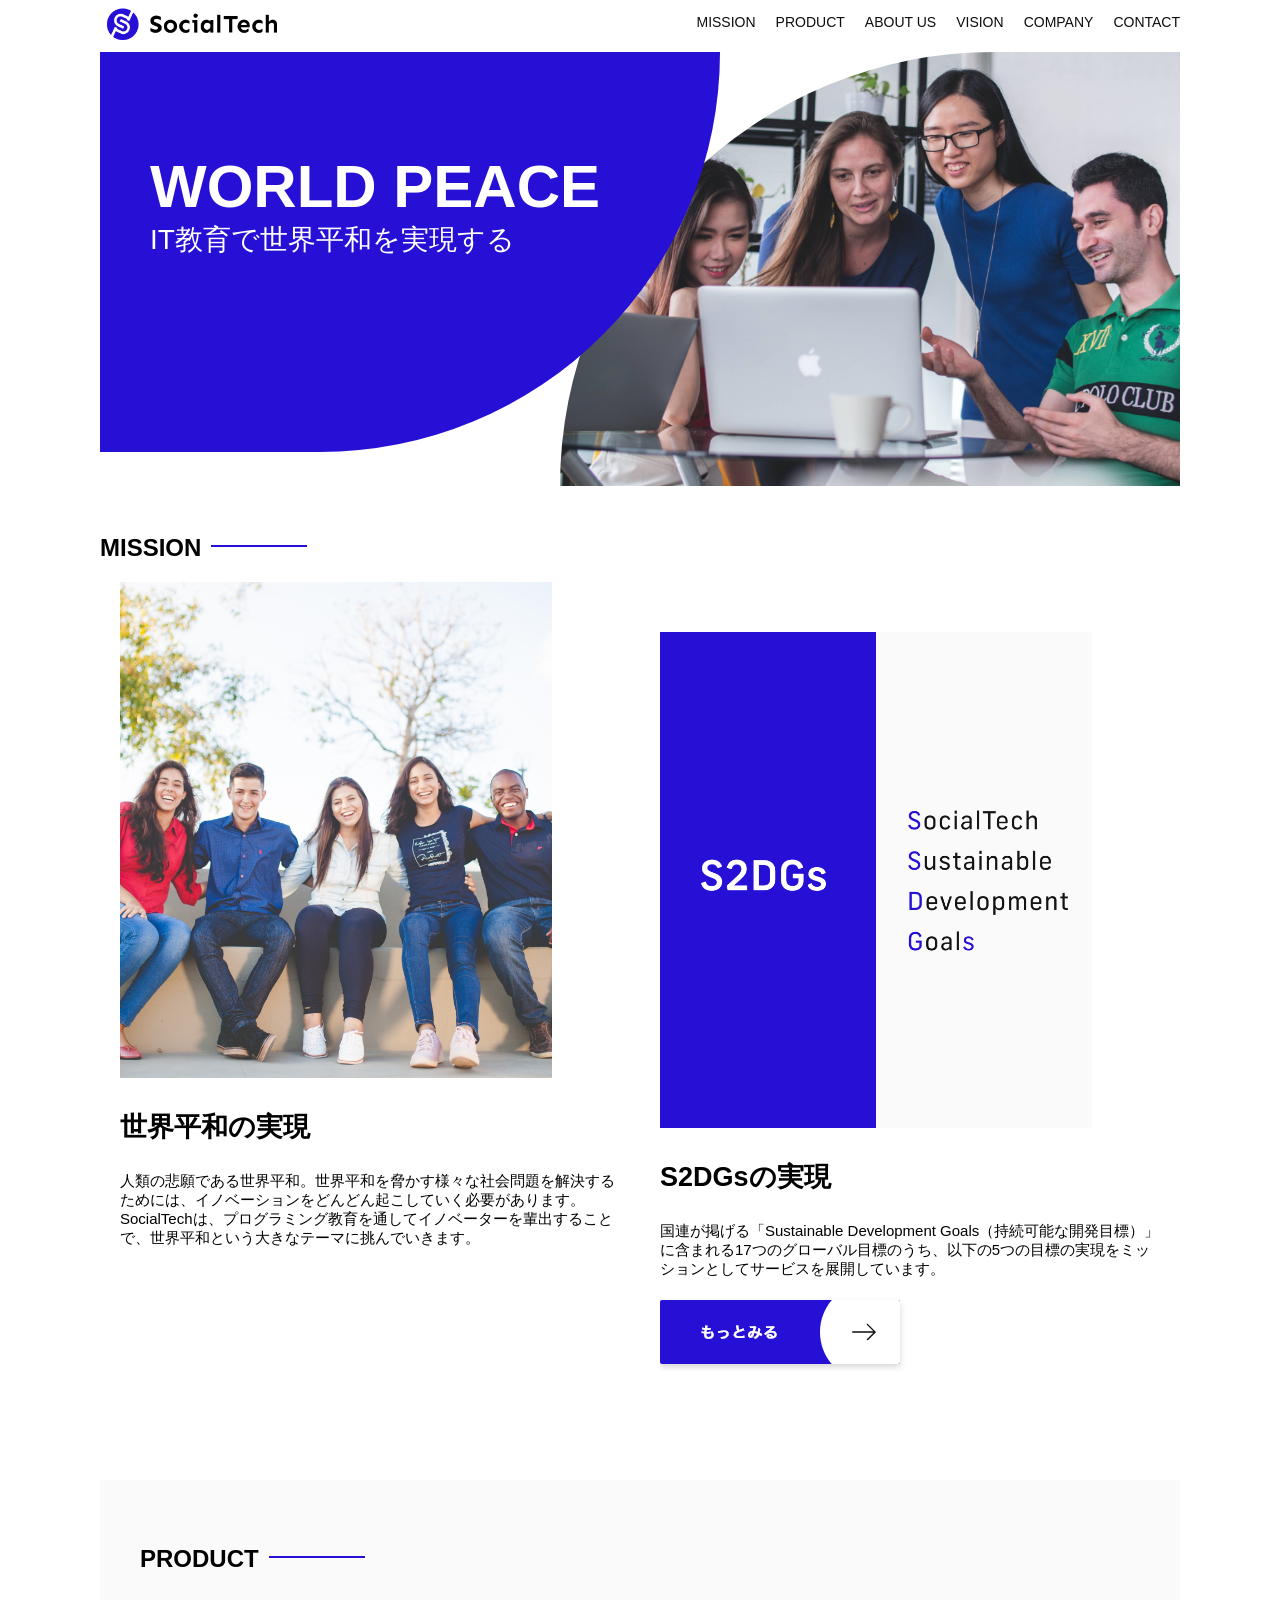
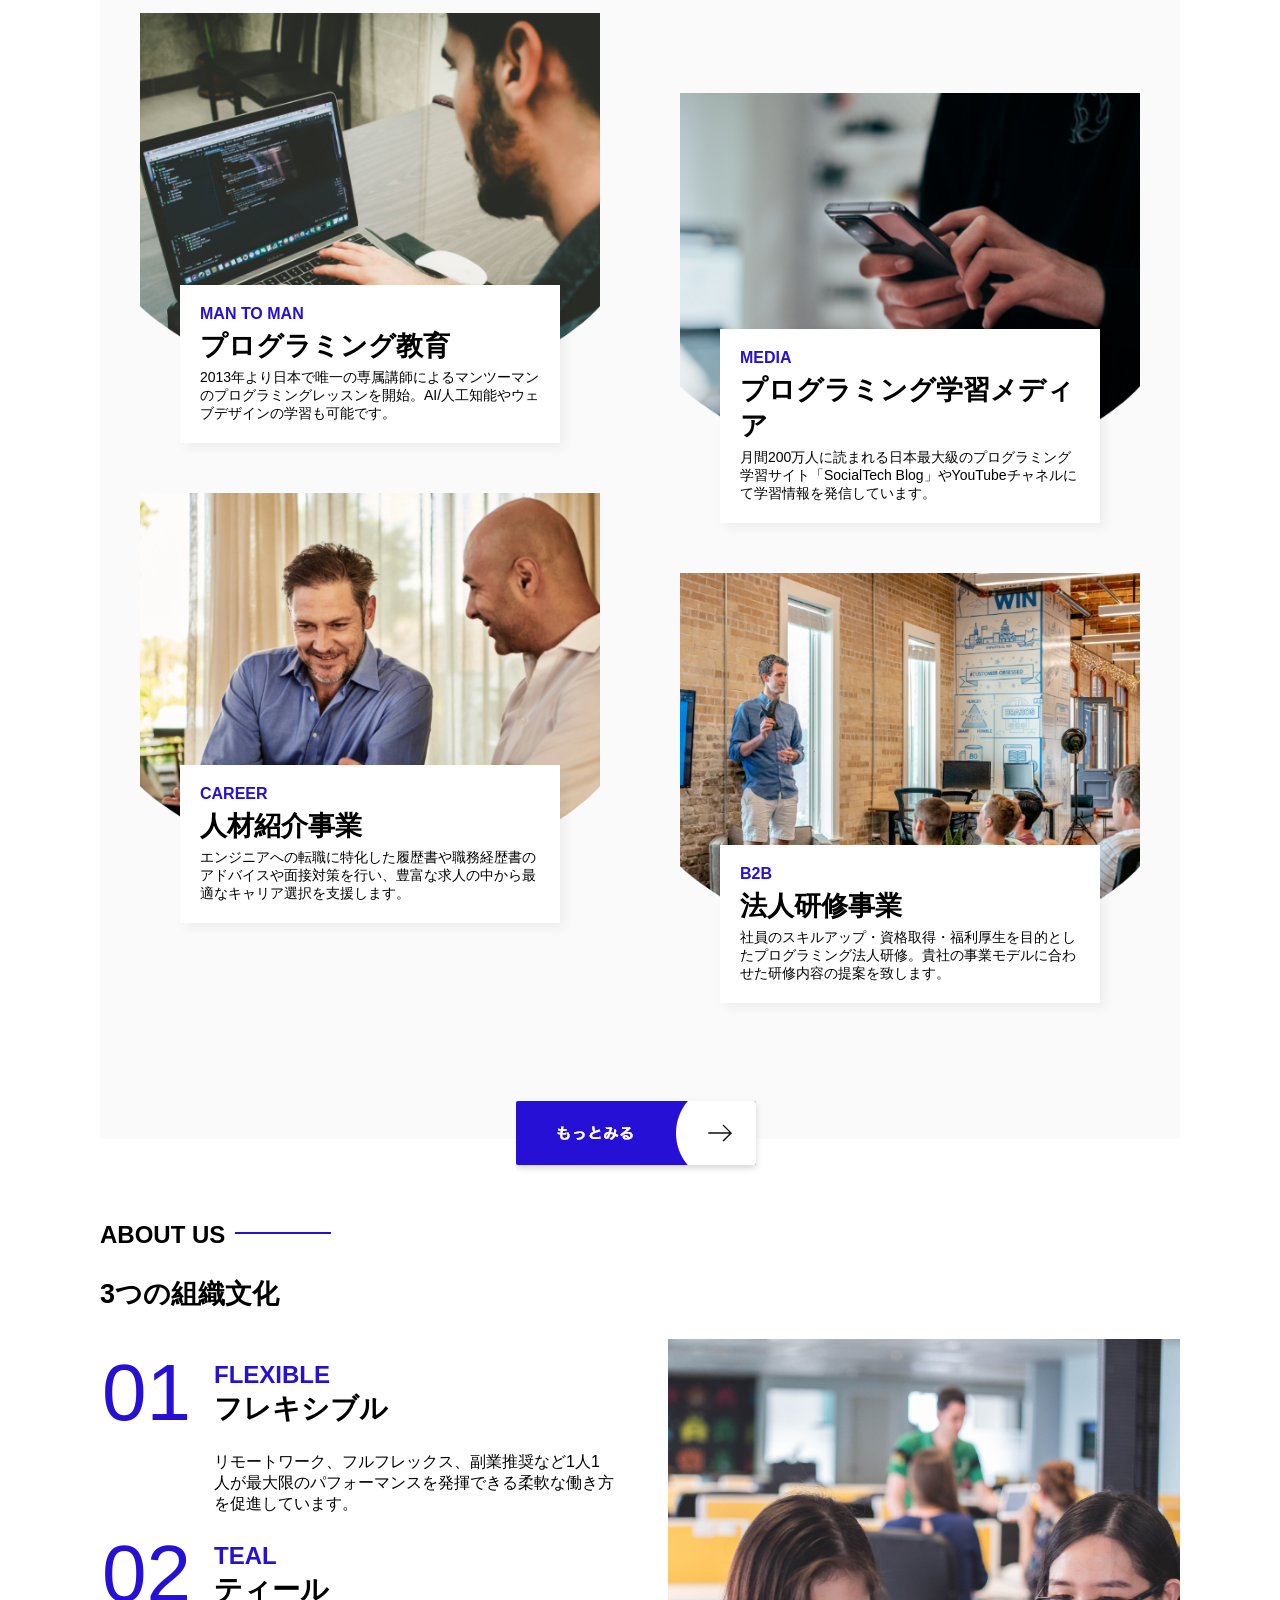
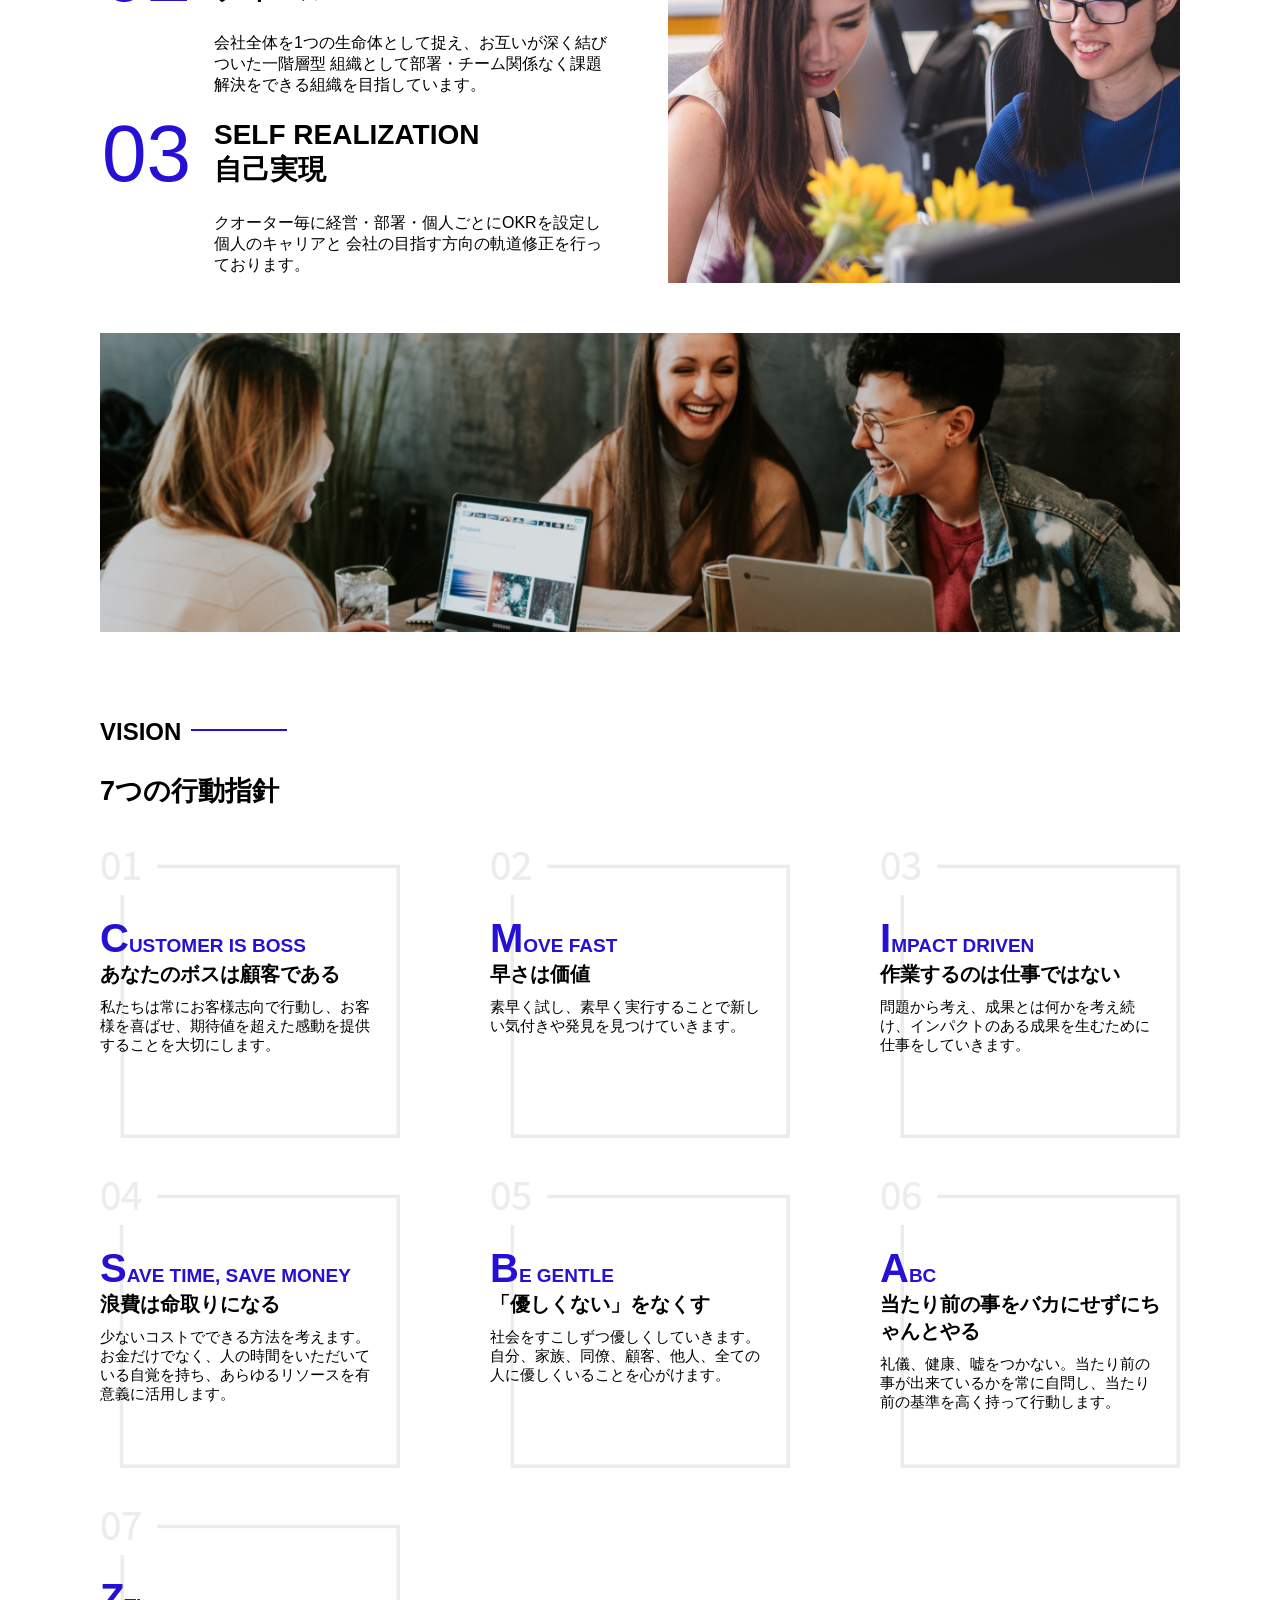
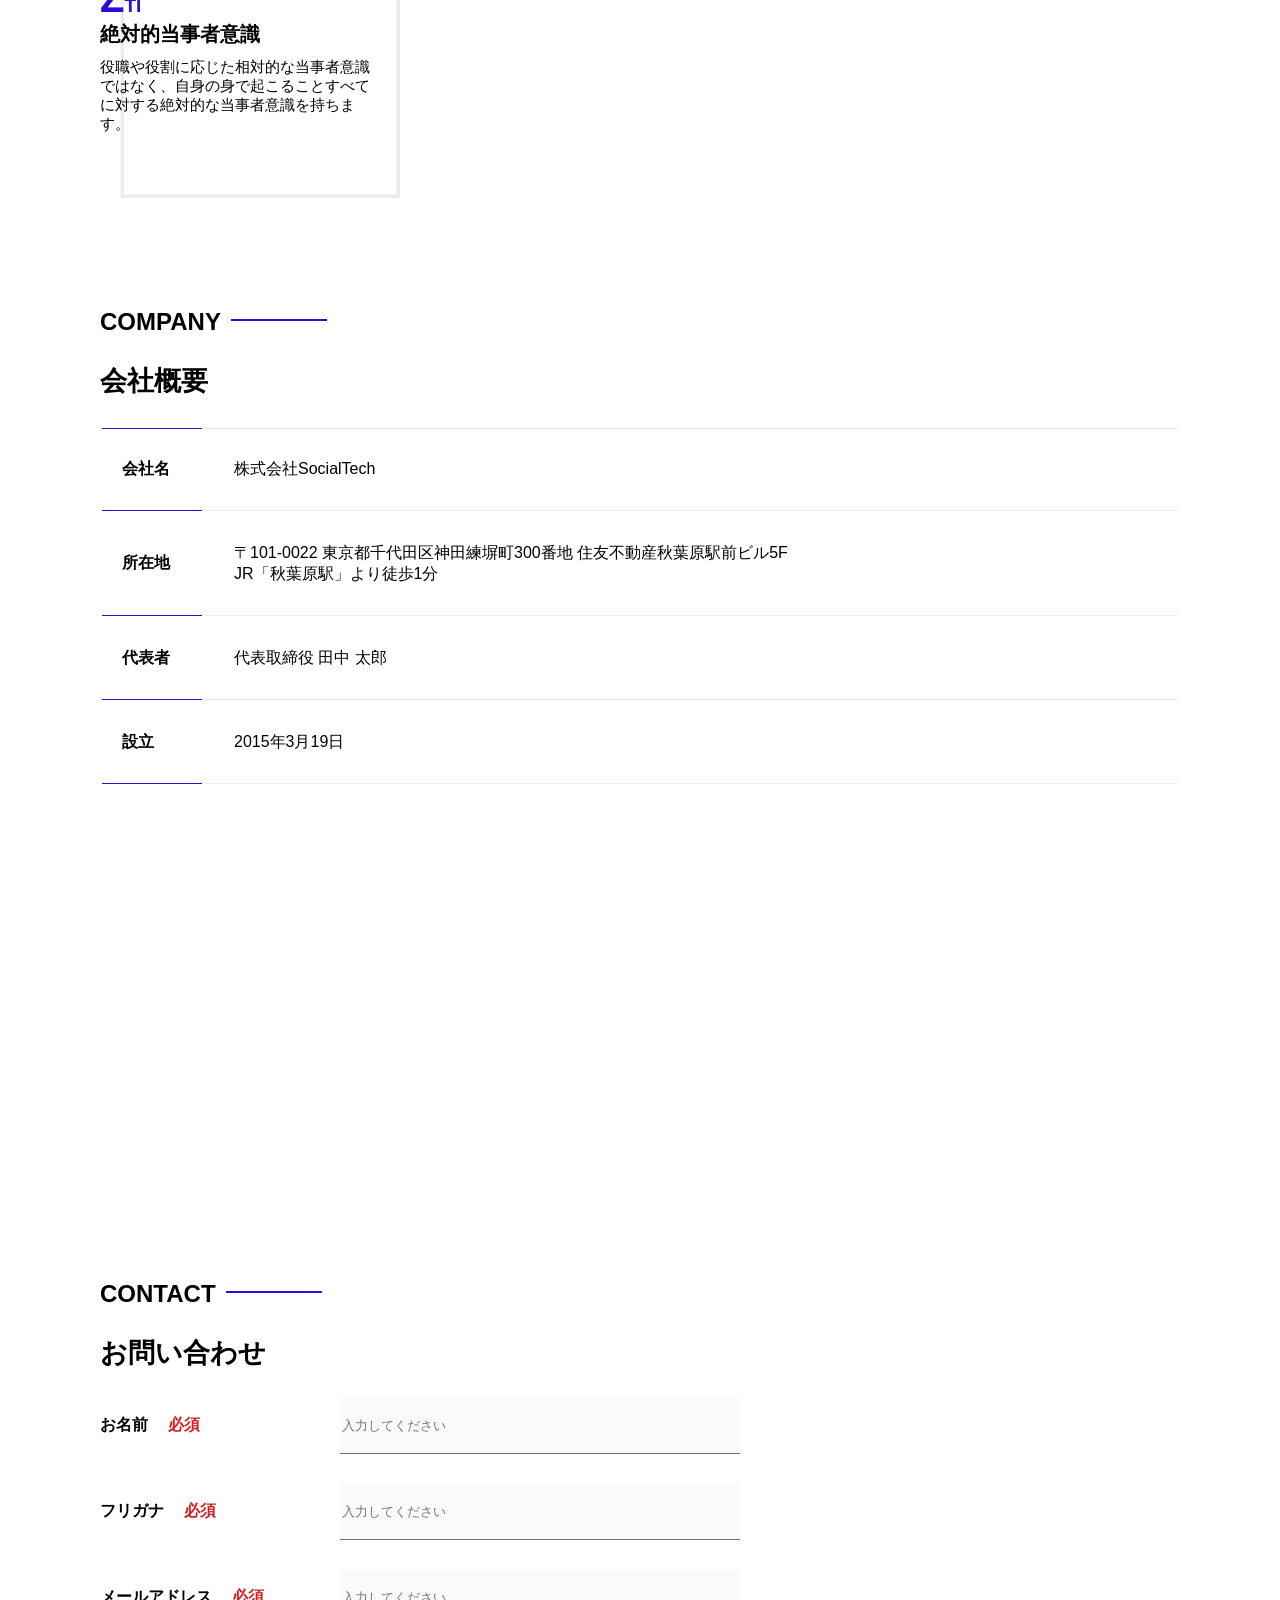
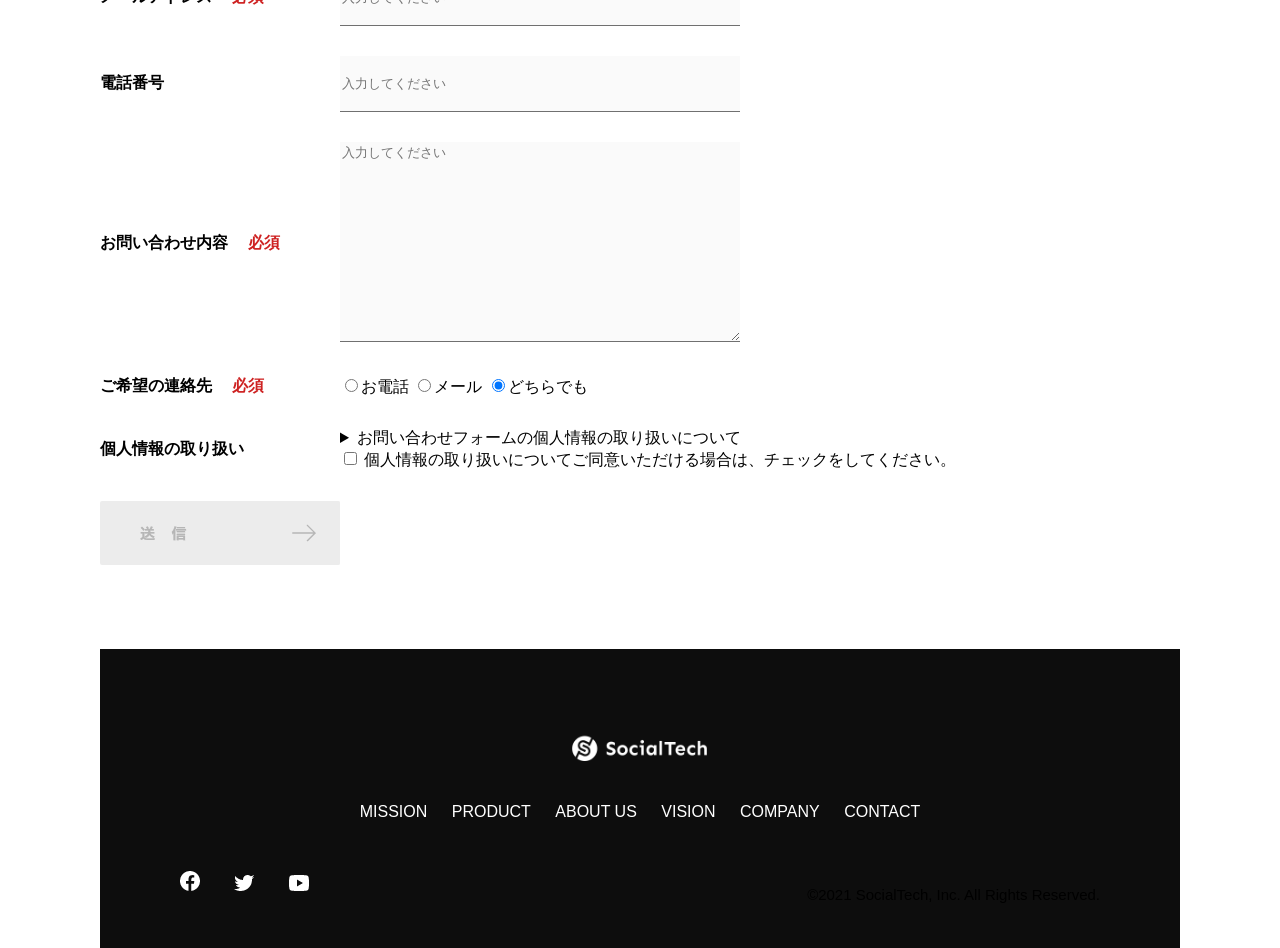
==== kadai_tutorial_output/index.html @ 693bf372 "kadai_tutorial_outputを追加" ====
<!DOCTYPE html>
<html>

<head>
  <title>SocialTech</title>
  <meta charset="utf-8">
  <meta name="description" content="SocialTechはEdTech業界のリーディングカンパニーを目指します。">
  <meta name="viewport" content="width=device-width, initial-scale=1.0">
  <link rel="stylesheet" href="style.css">
</head>

<body>
  <!-- ヘッダー -->
  <header>
    <!--  ロゴ -->
    <a href="index.html" id="logo">
      <img src="images/logo.png" alt="トップページに戻る">
    </a>
    <!-- PC用ナビゲーション -->
    <nav id="nav-pc">
      <ul>
        <li><a href="mission.html">MISSION</a></li>
        <li><a href="product.html">PRODUCT</a></li>
        <li><a href="index.html#aboutus">ABOUT US</a></li>
        <li><a href="index.html#vision">VISION</a></li>
        <li><a href="index.html#company">COMPANY</a></li>
        <li><a href="index.html#contact">CONTACT</a></li>
      </ul>
    </nav>
    <!-- スマホ用メニューボタン -->
    <button id="menu-sp" onclick="document.getElementById('nav-sp').style.display = 'block'">
      <img src="images/button-menu.png" alt="ナビゲーションを開く">
    </button>
    <!-- スマホ用ナビゲーション -->
    <div id="nav-sp">
      <button id="close" onclick="document.getElementById('nav-sp').style.display = 'none'">
        <img src="images/button-close.png" alt="ナビゲーションを閉じる">
      </button>

      <nav>
        <ul>
          <li>
            <a id="logo-sp" href="index.html" onclick="document.getElementById('nav-sp').style.display = 'none'"><img
                src="images/logo-sp.png" alt="トップページに戻る"></a>
          </li>
          <li><a class="menu" href="mission.html"
              onclick="document.getElementById('nav-sp').style.display = 'none'">MISSION</a></li>
          <li><a class="menu" href="product.html"
              onclick="document.getElementById('nav-sp').style.display = 'none'">PRODUCT</a></li>
          <li><a class="menu" href="index.html#aboutus"
              onclick="document.getElementById('nav-sp').style.display = 'none'">ABOUT US</a></li>
          <li><a class="menu" href="index.html#vision"
              onclick="document.getElementById('nav-sp').style.display = 'none'">VISION</a></li>
          <li><a class="menu" href="index.html#company"
              onclick="document.getElementById('nav-sp').style.display = 'none'">COMPANY</a></li>
          <li><a class="menu" href="index.html#contact"
              onclick="document.getElementById('nav-sp').style.display = 'none'">CONTACT</a></li>
        </ul>
      </nav>
      <div id="sns">
        <a href="https://www.facebook.com/sejuku2013">
          <img src="images/button-facebook.png" alt="Facebookのリンク">
        </a>
        <a href="https://twitter.com/samuraijuku">
          <img src="images/button-twitter.png" alt="Twitterのリンク">
        </a>
        <a href="https://www.youtube.com/channel/UCCFOQO5aDK0xXam4cUQXT8g">
          <img src="images/button-youtube.png" alt="YouTubeのリンク">
        </a>
      </div>
    </div>
  </header>
  <main>
    <article>
      <!-- メインビジュアル -->
      <section id="main-visual">
        <div id="main-message">
          <h1>WORLD PEACE</h1>
          <p>IT教育で世界平和を実現する</p>
        </div>
        <img src="images/index/index-main.png" alt="PCの周りに集まる多国籍の仲間たち">
      </section>
      <!-- ミッション -->
      <section id="mission">
        <h2 class="index-h2">MISSION</h2>
        <div id="mission-flex">
          <div>
            <img id="mission-photo" src="images/index/index-mission.png" alt="屋外のベンチで写真を撮影する多国籍の仲間たち">
            <h3>世界平和の実現</h3>
            <p>
              人類の悲願である世界平和。世界平和を脅かす様々な社会問題を解決するためには、イノベーションをどんどん起こしていく必要があります。SocialTechは、プログラミング教育を通してイノベーターを輩出することで、世界平和という大きなテーマに挑んでいきます。
            </p>

          </div>
          <div>
            <img id="s2dgs" src="images/index/s2dgs.png" alt="S2DGs">
            <h3>S2DGsの実現</h3>
            <p>国連が掲げる「Sustainable Development
              Goals（持続可能な開発目標）」に含まれる17つのグローバル目標のうち、以下の5つの目標の実現をミッションとしてサービスを展開しています。</p>
            <a href="mission.html">
              <img src="images/button-more.png" alt="もっとみる">
            </a>
          </div>
        </div>
      </section>
      <!-- プロダクト -->
      <section id="product">
        <h2 class="index-h2">PRODUCT</h2>
        <div class="product-flex">
          <div id="product-left">
            <div>
              <img class="product-photo" src="images/index/index-mantoman.png" alt="PCでコードを書く男性">
              <div class="product-explain">
                <span>MAN TO MAN</span>
                <h3>プログラミング教育</h3>
                <p>2013年より日本で唯一の専属講師によるマンツーマンのプログラミングレッスンを開始。AI/人工知能やウェブデザインの学習も可能です。</p>
              </div>
            </div>
            <div>
              <img class="product-photo" src="images/index/index-career.png" alt="笑顔で話し合う2人の男性">
              <div class="product-explain">
                <span>CAREER</span>
                <h3>人材紹介事業</h3>
                <p>エンジニアへの転職に特化した履歴書や職務経歴書のアドバイスや面接対策を行い、豊富な求人の中から最適なキャリア選択を支援します。</p>
              </div>
            </div>
          </div>
          <div id="product-right">
            <div>
              <img class="product-photo" src="images/index/index-media.png" alt="スマートフォンを操作する人">
              <div class="product-explain">
                <span>MEDIA</span>
                <h3>プログラミング学習メディア</h3>
                <p>月間200万人に読まれる日本最大級のプログラミング学習サイト「SocialTech
                  Blog」やYouTubeチャネルにて学習情報を発信しています。</p>
              </div>
            </div>
            <div>
              <img class="product-photo" src="images/index/index-b2b.png" alt="講演中の男性とそれを聴く人々">
              <div class="product-explain">
                <span>B2B</span>
                <h3>法人研修事業</h3>
                <p>社員のスキルアップ・資格取得・福利厚生を目的としたプログラミング法人研修。貴社の事業モデルに合わせた研修内容の提案を致します。</p>
              </div>
            </div>
          </div>
        </div>
        <div id="product-more">
          <a href="product.html">
            <img src="images/button-more.png" alt="もっとみる">
          </a>
        </div>
      </section>
      <!-- ABOUT US -->
      <section id="aboutus">
        <h2 class="index-h2">ABOUT US</h2>
        <h3>3つの組織文化</h3>
        <div>
          <table class="culture-table">
            <tr>
              <td class="culture-num">01</td>
              <th><span class="culture-en">FLEXIBLE</span><br>フレキシブル</th>
            </tr>
            <tr>
              <td>
                <!-- 空のセル -->
              </td>
              <td class="culture-description">リモートワーク、フルフレックス、副業推奨など1人1人が最大限のパフォーマンスを発揮できる柔軟な働き方を促進しています。</td>
            </tr>
            <tr>
              <td class="culture-num">02</td>
              <th><span class="culture-en">TEAL</span><br>ティール</th>
            </tr>
            <tr>
              <td>
                <!-- 空のセル -->
              </td>
              <td class="culture-description">会社全体を1つの生命体として捉え、お互いが深く結びついた一階層型 組織として部署・チーム関係なく課題解決をできる組織を目指しています。</td>
            </tr>
            <tr>
              <td class="culture-num">03</td>
              <th><span class="culture-en"></span>SELF REALIZATION<br>自己実現</th>
            </tr>
            <tr>
              <td>
                <!-- 空のセル -->
              </td>
              <td class="culture-description">クオーター毎に経営・部署・個人ごとにOKRを設定し個人のキャリアと 会社の目指す方向の軌道修正を行っております。</td>
            </tr>
          </table>
          <img class="culture-img" src="images/index/index-aboutus1.png" alt="笑顔で話し合う2人の女性">
        </div>
        <img class="culture-img2" src="images/index/index-aboutus2.png" alt="笑顔で話し合う3人の男女">
      </section>
      <!-- VISION -->
      <section id="vision">
        <h2 class="index-h2">VISION</h2>
        <h3>7つの行動指針</h3>
        <div>
          <div class="vision-box">
            <img src="images/index/vision-01.png" alt="01">
            <div>
              <h4>CUSTOMER IS BOSS</h4>
              <h5>あなたのボスは顧客である</h5>
              <p>私たちは常にお客様志向で行動し、お客様を喜ばせ、期待値を超えた感動を提供することを大切にします。</p>
            </div>
          </div>
          <div class="vision-box">
            <img src="images/index/vision-02.png" alt="02">
            <div>
              <h4>MOVE FAST</h4>
              <h5>早さは価値</h5>
              <p>素早く試し、素早く実行することで新しい気付きや発見を見つけていきます。</p>
            </div>
          </div>
          <div class="vision-box">
            <img src="images/index/vision-03.png" alt="03">
            <div>
              <h4>IMPACT DRIVEN</h4>
              <h5>作業するのは仕事ではない</h5>
              <p>問題から考え、成果とは何かを考え続け、インパクトのある成果を生むために仕事をしていきます。</p>
            </div>
          </div>
          <div class="vision-box">
            <img src="images/index/vision-04.png" alt="04">
            <div>
              <h4>SAVE TIME, SAVE MONEY</h4>
              <h5>浪費は命取りになる</h5>
              <p>少ないコストでできる方法を考えます。お金だけでなく、人の時間をいただいている自覚を持ち、あらゆるリソースを有意義に活用します。</p>
            </div>
          </div>
          <div class="vision-box">
            <img src="images/index/vision-05.png" alt="05">
            <div>
              <h4>BE GENTLE</h4>
              <h5>「優しくない」をなくす</h5>
              <p>社会をすこしずつ優しくしていきます。自分、家族、同僚、顧客、他人、全ての人に優しくいることを心がけます。</p>
            </div>
          </div>
          <div class="vision-box">
            <img src="images/index/vision-06.png" alt="06">
            <div>
              <h4>ABC</h4>
              <h5>当たり前の事をバカにせずにちゃんとやる</h5>
              <p>礼儀、健康、嘘をつかない。当たり前の事が出来ているかを常に自問し、当たり前の基準を高く持って行動します。</p>
            </div>
          </div>
          <div class="vision-box">
            <img src="images/index/vision-07.png" alt="07">
            <div>
              <h4>ZTI</h4>
              <h5>絶対的当事者意識</h5>
              <p>役職や役割に応じた相対的な当事者意識ではなく、自身の身で起こることすべてに対する絶対的な当事者意識を持ちます。</p>
            </div>
          </div>
        </div>
      </section>
      <!-- COMPANY -->
      <section id="company">
        <h2 class="index-h2">COMPANY</h2>
        <h3>会社概要</h3>
        <table id="company-table">
          <tr>
            <th class="tableheader tableheader-first">会社名</th>
            <td class="cell cell-first">株式会社SocialTech</td>
          </tr>
          <tr>
            <th class="tableheader">所在地</th>
            <td class="cell">〒101-0022 東京都千代田区神田練塀町300番地 住友不動産秋葉原駅前ビル5F<br>JR「秋葉原駅」より徒歩1分</td>
          </tr>
          <tr>
            <th class="tableheader">代表者</th>
            <td class="cell">代表取締役 田中 太郎</td>
          </tr>
          <tr>
            <th class="tableheader">設立</th>
            <td class="cell">2015年3月19日</td>
          </tr>

        </table>
        <iframe
          src="https://www.google.com/maps/embed?pb=!1m18!1m12!1m3!1d3240.0688551336807!2d139.7720776771055!3d35.69992317258124!2m3!1f0!2f0!3f0!3m2!1i1024!2i768!4f13.1!3m3!1m2!1s0x60188fee13660e23%3A0x77137876edf742ac!2z5L2P5Y-L5LiN5YuV55Sj56eL6JGJ5Y6f6aeF5YmN44OT44Or!5e0!3m2!1sja!2sjp!4v1704858013291!5m2!1sja!2sjp"
          style="border: 0" allowfullscreen="" loading="lazy">
        </iframe>
      </section>
      <!-- お問い合わせフォーム -->
      <section id="contact">
        <h2 class="index-h2">CONTACT</h2>
        <h3>お問い合わせ</h3>
        <form>
          <div>
            <div class="contact-heading">
              <label class="contact-label">お名前<span class="contact-span">必須</span></label>
            </div>
            <div>
              <input type="text" name="name" placeholder="入力してください" class="contact-textbox">
            </div>
          </div>
          <div>
            <div class="contact-heading">
              <label class="contact-label">フリガナ<span class="contact-span">必須</span></label>
            </div>
            <div>
              <input type="text" name="hurigana" placeholder="入力してください" class="contact-textbox">
            </div>
          </div>
          <div>
            <div class="contact-heading">
              <label class="contact-label">メールアドレス<span class="contact-span">必須</span></label>
            </div>
            <div>
              <input type="text" name="email" placeholder="入力してください" class="contact-textbox">
            </div>
          </div>
          <div>
            <div class="contact-heading">
              <label class="contact-label">電話番号</label>
            </div>
            <div>
              <input type="text" name="tel" placeholder="入力してください" class="contact-textbox">
            </div>
          </div>
          <div>
            <div class="contact-heading">
              <label class="contact-label">お問い合わせ内容<span class="contact-span">必須</span></label>
            </div>
            <div>
              <textarea class="contact-textarea" placeholder="入力してください" name="message"></textarea>
            </div>
          </div>
          <div>
            <div class="contact-heading">
              <label class="contact-label">ご希望の連絡先<span class="contact-span">必須</span></label>
            </div>
            <div>
              <input class="radiobutton" type="radio" value="tell" name="contact" checked><label>お電話</label>
              <input class="radiobutton" type="radio" value="mail" name="contact" checked><label>メール</label>
              <input class="radiobutton" type="radio" value="both" name="contact" checked><label>どちらでも</label>
            </div>
          </div>
          <div>
            <div class="contact-heading">
              <label class="contact-label">個人情報の取り扱い</label>
            </div>
            <div>
              <details>
                <summary>お問い合わせフォームの個人情報の取り扱いについて</summary>
                <div>
                  <d1>
                    <dt>１．組織の名称又は氏名</dt>
                    <dd>株式会社SocialTech</dd>
                    <dt>２．個人情報保護管理者（若しくはその代理人）の氏名又は職名、所属及び連絡先</dt>
                    <dd>
                      <p>鈴木 一郎 コーポレート部</p>
                      <P>メールアドレス：samurai@example.com</P>
                      <p>TEL：03-1234-5678</p>
                    </dd>
                    <dt>３．個人情報の利用目的</dt>
                    <dd>
                      <ul>
                        <li>本サービス及び本サービスに関連する情報の提供又はそれらに関する連絡のため</li>
                        <li>ユーザーの本人確認のため</li>
                        <li>当社サービスのご案内のため</li>
                        <li>当社の商品等の広告または宣伝（電子メールによるものを含むものとします。）</li>
                      </ul>
                    </dd>
                    <dt>４．個人情報の取り扱い業務の委託</dt>
                    <dd>
                      個人情報の取扱業務の全部または一部を外部に業務委託する場合があります。その際、弊社は、個人情報を適切に保護できる管理体制を敷き実行していることを条件として委託先を厳選したうえで、機密保持契約を委託先と締結し、お客様の個人情報を厳密に管理させます。
                    </dd>
                    <dt>５．個人情報の開示等の請求</dt>
                    <dd>
                      お客様は、弊社に対してご自身の個人情報の開示等（利用目的の通知、開示、内容の訂正・追加・削除、利用の停止または消去、第三者への提供の停止）に関して、当社問合わせ窓口に申し出ることができます。<br>その際、弊社はお客様ご本人を確認させていただいたうえで、合理的な期間内に対応いたします。<br>なお、個人情報に関する弊社問合わせ先は、次の通りです。
                    </dd>
                    <dd>
                      <p>株式会社SocialTech　個人情報問合せ窓口</p>
                      <p>〒150-0043　東京都千代田区神田練塀町300番地 住友不動産秋葉原駅前ビル5F</p>
                      <p>メールアドレス：samurai@example.com　TEL：03-1234-5678</p>
                    </dd>
                    <dt>６．個人情報を提供されることの任意性について</dt>
                    <dd>お客様がご自身の個人情報を弊社に提供されるか否かは、お客様のご判断によりますが、もしご提供されない場合には、適切なサービスが提供できない場合がありますので予めご了承ください。</dd>
                  </d1>
                </div>
              </details>
              <input type="checkbox" name="agree">
              <span>個人情報の取り扱いについてご同意いただける場合は、チェックをしてください。</span>
            </div>
          </div>
          <input type="image" src="images/button-submit.png" alt="送信する">
        </form>
      </section>
    </article>
  </main>

  <footer>
    <div id="footer-logo">
      <img src="images/logo-sp.png" alt="SocialTech">
    </div>
    <div id="footer-link">
      <a href="mission.html">MISSION</a>
      <a href="product.html">PRODUCT</a>
      <a href="index.html#aboutus">ABOUT US</a>
      <a href="index.html#vision">VISION</a>
      <a href="index.html#company">COMPANY</a>
      <a href="index.html#contact">CONTACT</a>
    </div>
    <div id="sns-footer">
      <div class="sns-btns">
        <a href="https://www.facebook.com/sejuku2013"><img src="images/button-facebook.png" alt="Facebookのリンク"></a>
        <a href="https://twitter.com/samuraijuku"><img src="images/button-twitter.png" alt="Twitterのリンク"></a>
        <a href="https://www.youtube.com/channel/UCCFOQO5aDK0xXam4cUQXT8g"><img src="images/button-youtube.png"
            alt="YouTubeのリンク"></a>
      </div>
      <p id="copylight">&copy;2021 SocialTech, Inc. All Rights Reserved.</p>
    </div>
  </footer>
</body>

</html>
---- kadai_tutorial_output/style.css ----
/* PC、スマホ共通スタイル */

body {
  max-width: 1080px;
  margin: 0 auto 0 auto;
  font-family: "Source Sans Pro", "Hiragino Kaku Gothic ProN", Meiryo, Arial, sans-serif;
}

/* ヘッダー */
header {
  display: flex;
  justify-content: space-between;
}

/* ナビゲーションのレイアウト */
#nav-pc {
  font-size: 14px;
}

#nav-pc ul {
  display: flex;
  padding-left: 0;
}

#nav-pc li {
  list-style: none;
}

/* ナビゲーションのリンクの装飾設定 */
#nav-pc a {
  text-decoration: none;
  margin-left: 20px;
  color: #0d0d0d;
}

#nav-pc a:hover {
  text-decoration: underline;
}

/* スマホ用ナビを非表示 */
#nav-sp,
#menu-sp {
  display: none;
}

* {
  box-sizing: border-box;
}

p {
  font-size: 15px;
}

#main-visual {
  position: relative;
  height: 400px;
}

#main-message {
  position: absolute;
  top: 0px;
  left: 0;
  background-color: #2710d5;
  color: #ffffff;
  border-radius: 0 0 476px 0;
  max-width: 620px;
  height: 100%;
  width: 100%;
  z-index: 11;
}

#main-message > h1 {
  font-size: 60px;
  margin: 100px 0 0 50px;
}

#main-message > p {
  font-size: 28px;
  margin: 0 0 0 50px;
}

#main-visual > img {
  max-width: 620px;
  border-radius: 476px 0 0 0;
  position: absolute;
  top: 0;
  right: 0;
  z-index: 10;
}

/* 見出し */
h2 {
  margin: 40pt 0 0 0;
}

h2::after {
  content: url("images/line.png");
  margin-left: 10px;
}

h3 {
  font-size: 27px;
}

/* ミッション */
#mission {
  margin: 80px auto;
}

#mission-flex {
  display: flex;
}

#mission-flex > div {
  width: 50%;
  margin: 20px;
}

#mission photo {
  width: 100%;
}

#s2dgs {
  margin-top: 50px;
  width: 100&;
}

/* プロダクト */
#product {
  background-color: #fafafa;
  margin: 80px 0 80px 0;
  padding: 10px 40px 0 40px;
}

/* 外枠 */
#product .product-flex {
  margin-top: 40px;
  display: flex;
}

/* 左のカラム */
#product-left {
  width: 50%;
  margin-right: 20px;
}

/* 右のカラム */
#product-right {
  width: 50%;
  margin-left: 20px;
  margin-top: 80px;
}

/* 画像＋説明の枠 */
#product-left > div {
  position: relative;
  height: 480px;
  margin-right: 20px;
}

#product-right > div {
  position: relative;
  height: 480px;
  margin-left: 20px;
}

/* 画像 */
.product-photo {
  width: 100%;
}

/* 説明文の枠 */
.product-explain {
  background-color: #ffffff;
  position: absolute;
  left: 0;
  bottom: 50px;
  margin: 0 40px 0 40px;
  padding: 20px;
  box-shadow: 5px 5px 10px rgba(0, 0, 0, 0.05);
}

/* 説明文の英語 */
.product-explain > span {
  color: #2710d5;
  font-weight: bold;
  font-size: 16px;
  margin: 0;
}

/* 説明文の見出し */
.product-explain > h3 {
  margin: 5px 0 5px 0;
}

/* 説明文 */
.product-explain > p {
  font-size: 14px;
  margin: 0;
}

/* もっと見るボタン */
#product-more {
  text-align: center;
}

#product-more a {
  position: relative;
bottom: -42px;
}

/* ABOUT US */
#aboutus {
  margin: 80px auto 80px auto;
}

/* 3つの組織文化と画像を入れる枠 */
#aboutus > div {
  display: flex;
}

/* 画像 */
.culture-img {
  width: 50%;
  align-self: flex-start;
}

.culture-img2 {
  margin-top: 50px;
  width: 100%;
}

/* 3つの組織文化の表 */
.culture-table {
  margin-right: 50px;
}

/* 番号 */
.culture-num {
  font-size: 80px;
  color: #2710d5;
  padding: 0 20px 0 0;
}

/* 見出し */
.culture-table th {
  text-align: left;
  font-size: 28px;
  font-weight: bold;
}

/* 組織文化英語 */
.culture-en {
  color: #2710d5;
  font-size: 24px;
}

/* 説明文 */
.culture-description {
  margin: 0;
}

/* ビジョン */
#vision {
  margin: 80px auto 80px auto;
}

/* セクション内の外枠 */
#vision > div {
  display: flex;
  justify-content: space-between;
  flex-wrap: wrap;
}

/* 7つの行動指針の枠 */
.vision-box {
  width: 300px;
  height: 300px;
  margin-bottom: 30px;
  position: relative;
}

.vision-box > img {
  width: 100%;
  position: relative;
  z-index: 30;
}

.vision-box > div {
  position: absolute;
  top: 0;
  left: 0;
  z-index: 31;
  margin-right: 20px;
}

.vision-box > div > h4 {
  color: #2710d5;
  font-size: 19px;
  margin: 80px 0 0 0;
}

.vision-box > div > h4::first-letter {
  font-size: 40px;
}

.vision-box > div > h5 {
  font-size: 20px;
  margin: 0 0 0 0;
}

.vision-box > div > p {
  margin: 10px 0 0 0;
}

/* 会社概要 */
#company {
  margin: 80px auto 80px auto;
}

#company-table {
  width: 100%;
}

.tableheader {
  text-align: left;
  padding: 20px;
  border-bottom-color: #2710d5;
  border-bottom-width: 1px;
  border-bottom-style: solid;
  width: 100px;
}

.tableheader-first {
  border-top-color: #2710d5;
  border-top-width: 1px;
  border-top-style: solid;
}

.cell {
  padding: 30px;
  border-block-color: #ececec;
  border-bottom-width: 1px;
  border-bottom-style: solid;
}

.cell-first {
  border-top-color: #ececec;
  border-top-width: 1px;
  border-top-style: solid;
}

#company > iframe {
  width: 100%;
  height: 368px;
  margin-top: 40px;
}

/* お問い合わせ */
#contact {
  margin: 80px auto 80px auto;
}

/* 外枠 */
#contact > form > div {
  display: flex;
  flex-direction: row;
  flex-wrap: wrap;
  padding-bottom: 30px;
} 

/* 左列の見出し */
.contact-heading {
  width: 240px;
  align-self: center;
}

/* 見出しのラベル */
.contact-label {
  font-weight: bold;
}

/* 必須 */
.contact-span {
  color: #ce2222;
  margin: 0 0 0 20px;
  font-weight: bold;
}

/* テキストボックス */
.contact-textbox {
  border-top: 0px;
  border-left: 0px;
  border-right: 0px;
  border-bottom-width: 1px;
  border-block-color: #707070;
  border-style: solid;
  background-color: #fafafa;
  width: 400px;
  height: 56px;
}

/* お問い合わせ内容のテキストエリア */
.contact-textarea {
  border-top: 0px;
  border-left: 0px;
  border-right: 0px;
  border-bottom-width: 1px;
  border-block-color: #707070;
  background-color: #fafafa;
  width: 400px;
  height: 200px;
}

/* 個人情報の取り扱い */
#contact dt {
  font-weight: bold;
}

#contact dd {
  margin: 0 0 16px 0;
}

#contact dd p {
  margin: 0;
}

#contact dd ul {
  padding-left: 0;
}

#contact dd li {
  margin-bottom: 0;
  list-style: none;
}

/* フッター */
footer {
  background-color: #0d0d0d;
  text-align: center;
  padding: 80px 80px 30px 80px;
}

#footer-logo {
  margin-bottom: 30px;
}

#footer-link {
  margin-bottom: 50px;
}

#footer-link > a {
  text-decoration: none;
  margin: 10px;
  color: #ffffff;
}

#footer-link > a:hover {
  text-decoration: underline;
}

#sns-footer {
  display: flex;
  justify-content: space-between;
}

#sns-footer a {
  margin-right: 30px;
}

#copyright {
  color: #ffffff;
  margin: 0;
}

/* mission.html用スタイル */
/* ミッションのメインビジュアル */
.mission-main-inner {
  background-image: url(images/mission/mission-main.png);
  background-repeat: no-repeat;
  background-position-y: center;
}

#mission-title {
  background-color: #2710d5;
  width: 368px;
  color: #ffffff;
  height: 496px;
  border-radius: 0 248px 248px 0;
  position: relative;
}

#mission-title h1 {
  position: absolute;
  top: 0;
  left: 100px;
  font-size: 80px;
  line-height: 1;
}

#mission-title h1 span {
  font-size: 26px;
}

#mission-title > p {
  position: absolute;
  top: 350px;
  left: 100px;
  font-size: 16px;
}

/* ミッションページ　S2DGSの設定 */
#mission-s2dgs {
  padding: 20px;
}

.mission-h2 {
  color: #2710d5;
  font-size: 40px;
}

.misssion-h2::after {
  content: none;
}

/* ミッションページ　5つのゴールの設定 */
#mission-five-goals {
  padding: 20px;
  display: flex;
}

#mission-five-goals .five-goals-image {
  width: 30%;
  padding: 20px;
}

#mission-five-goals .five-goals-image img {
  width: 100%;
}

#mission-five-goals .five-goals-read {
  width: 70%;
  padding: 20px;
}

#mission-five-goals .five-goals-read > div {
  margin-bottom: 40px;
}

.fivegoals-image-right {
  float: right;
  margin: 20px;
}

.fivegoals-image-left {
  float: left;
  margin: 20px;
}

.fivegoals-number {
  color: #2710d5;
  font-size: 48px;
  font-weight: bold;
  margin: 0;
}

.fivegoals-h3 {
  font-size: 28px;
  margin: 0;
}

.fivegoals-p {
  margin: 0;
}

/* プロダクトページ */
.product-main-inner {
  background-image: url("images/product/product-main.png");
  background-repeat: no-repeat;
  background-position-y: center;
}

#product-title {
  background-color: #2710d5;
  width: 368px;
  color: #ffffff;
  height: 496px;
  border-radius: 0 248px 248px 0;
  position: relative;
}

#product-title h1 {
  position: absolute;
  top: 0;
  left: 100px;
  font-size: 80px;
  line-height: 1;
}

#product-title h1 span {
  font-size: 26px;
}

#product-title > p {
  position: absolute;
  top: 350px;
  left: 100px;
  font-size: 16px;
}

/* セクション */
.product-section {
  display: flex;
  padding: 20px 20px 0;
}

.product-section .product-section-img {
  width: 450px;
}

/* 左が画像のセクション */
.product-section-left .product-section-img img {
  width: 100%;
  padding: 0 40px 30px 0;
  border-radius: 0 432px 0 0;
}

.product-section-left .product-read {
  width: 50%;
  flex-grow: 1;
}

.product-section-left .product-read p {
  margin-bottom: 0;
}

/* 右が画像のセクション */
.product-section-right {
  justify-content: space-between;
}

.product-section-right .product-section-img img {
  width: 100%;
  padding: 0 0 30px 40px;
  border-radius: 432px 0 0 0;
}

.product-section-right .product-read {
  width: 500px;
}

.product-h2 {
  color: #2710d5;
  font-size: 24px;
  margin: 0;
}

.product-h3 {
  font-size: 28px;
  margin: 0;
}

/* ====================
  スマートフォン用のスタイル
 ===================== */
 @media screen and (max-width: 767px) {
    /* PC用ナビゲーション非表示 */
    #nav-pc {
      display: none;
    }

    /* ハンバーガーメニュー */
    #menu-sp {
      display: block;
      background-color: transparent;
      float: right;
      padding: 0;
      border: none;
    }

    /* スマホ用ナビゲーションの表示切替 */
    /* 初期状態、レイアウトと非表示設定 */
    #nav-sp {
      background-color: #2710d5;
      position: fixed;
      left: 0;
      top: 0;
      height: 100%;
      width: 100%;
      display: none;
      z-index: 100;
    }

    /* ×ボタン */
    #close {
      position: absolute;
      top: 20px;
      right: 20px;
      background-color: transparent;
      border: none;
    }
    #nav-sp nav ul {
      padding-left: 0;
    }

    #nav-sp nav li {
      list-style: none;
    }

    /* ナビゲーションメニュー用ロゴ */
    #logo-sp {
      margin: 80px 0 30px 20px;
    }

    /* ナビゲーションのリンクの装飾設定 */
    #nav-sp nav a {
      display: block;
      color: #ffffff;
    }

    #nav-sp nav a:hover {
      text-decoration: underline;
    }

    #nav-sp .menu {
      text-decoration: none;
      margin: 0 20px 0 20px;
      height: 44px;
      font-size: 16px;
      background-image: url(images/arrow.png);
      background-repeat: no-repeat;
      background-position: right top;
    }

    #sns {
      position: absolute;
      bottom: 20px;
      left: 20px;
    }

    #sns > a {
      margin-right: 30px;
    }

    /* メインビジュアル */
    #main-visual {
      position: relative;
      height: 470px;
    }

    #main-visual > div {
      text-align: center;
      height: 280px;
    }

    #main-visual h1 {
      font-size: 28px;
      margin: 90px 0 0 0;
    }

    #main-visual > div > p {
      margin: 0;
      font-size: 15px;
    }

    #main-visual > img {
      width: 100%;
      border-radius: 476px 0 0 0;
      top: auto;
      bottom: 0;
    }

    /* 見出し */
    h2 {
      margin: 15px 0 15px 0;
    }

    h3 {
      font-size: 24px;
      margin: 10px 0 0 0;
    }

    /* ミッション */
    #mission {
      margin: 20px 0 20px 0;
      padding: 0 20px 0 20px;
    }

    #mission-flex {
      flex-direction: column;
    }

    #mission-flex > div {
      width: 100%;
      margin: 0;
    }

    /* プロダクト */
    #product {
      margin: 0;
      padding: 10px 20px 0 20px;
    }

    /* 外枠 */
    #product .product-flex {
      flex-direction: column;
      margin-top: 0;
    }

    /* 左右のカラム　スマホでは縦並び */
    #product-left,
    #product-right {
      width: 100%;
      margin: 0;
    }

    /* 画像＋説明の枠 */
    #product-left > div,
    #product-right > div {
      height: auto;
      margin: 0;
    }

    /* 説明文の枠 */
    .product-explain {
      position: relative;
      margin: 0;
    }

    .product-explain > h3 {
      margin: 10px 0 10px 0;
      font-size: 24px;
    }

    /* もっと見るボタン */
    #product-more {
      text-align: left;
    }

    /* ABOUT US */
    #aboutus {
      margin: 80px 20px 80px 20px;
    }

    #aboutus > div {
      flex-direction: column;
    }

    .culture-table th {
      font-size: 16px;
    }

    .culture-table {
      margin-right: 0;
      padding-right: 20px;
      order: 2;
    }

    .culture-img {
      width: 100%;
      order: 1;
    }

    .culture-img2 {
      margin-top: 0;
    }

    .culture-num {
      padding: 0;
    }

    .culture-description {
      margin: 0;
    }

    /* ビジョン */
    #vision {
      margin: 80px 20px 80px 20px;
    }

    .vision-box > img {
      position: absolute;
      top: 0;
      left: 0;
    }

    .vision-box > div > h4 {
      margin: 60px 0 0 0;
    }

    /* 会社概要 */
    #company {
      margin: 0 20px 0 20px;
    }

    #company > h3 {
      margin-bottom: 20px;
    } 

    .tableheader {
      height: 50px;
    }

    .cell {
      padding: 20px;
    }

    #company > iframe {
      height: 240px;
    } 

    /* お問い合わせ */
    #contact {
      margin: 80px 20px 80px 20px;
    }

    #contact > h3 {
      margin-bottom: 20px;
    }

    #contact > form > div {
      flex-direction: column;
      margin-bottom: 20px;
    } 

    .contact-heading {
      align-self: auto;
      margin-bottom: 20px;
    }

    .contact-textbox {
      min-width: 300px;
      width: 100%;
    }

    .contact-textarea {
      height: 150px;
      width: 100%;
    }

    .radiobutton {
      margin-bottom: 20px;
    }

    /* フッター */
    footer {
      padding: 30px 20px 50px 20px;
      text-align: left;
    }

    #footer-link > a {
      margin: 0 20px 30px 0;
      display: block;
      background-image: url(images/arrow.png);
      background-repeat: no-repeat;
      background-position: right top;
    }

    #footer-link > a:hover {
      text-decoration: underline;
    }

    #sns-footer {
      flex-direction: column;
      justify-content: flex-start;
    }

    #copyright {
      font-size: 12px;
      margin-top: 30px;
    }

    /* mission.html用スタイル */
    /* ミッションのメインビジュアル */
    #mission-main {
      height: 256px;
      margin-top: 4%;
      position: relative;
    }

    .mission-main-inner {
      height: 80%;
      background-size: cover;
    }

    #mission-title {
      width: 136px;
      height: 256px;
      position: absolute;
      top: -10%;
    }

    #mission-title h1 {
      left: 20px;
      font-size: 40px;
    }

    #mission-title h1 span {
      font-size: 18px;
    }

    #mission-title > p {
      top: 180px;
      left: 20px;
      font-size: 13px;
    }

    /* ミッションページ　S2DGSの設定 */
    .mission-h2 {
      font-size: 38px;
      margin: 0px;
    }

    .mission-h2::after {
      content: none;
    }

    #mission-s2dgs > img {
      width: 100%;
    }

    /* ミッションページ　5つのゴールの設定 */
    #mission-five-goals {
      flex-direction: column;
    }

    #mission-five-goals > div {
      padding: 0;
    }

    #mission-five-goals .five-goals-image,
    #mission-five-goals .five-goals-read {
      width: 100%;
      padding: 0;
    }

    #mission-five-goals .five-goals-read > div {
      display: flex;
      flex-direction: column;
    }

    .fivegoals-image-right,
    .fivegoals-image-left {
      align-self: center;
    }

    /* プロダクトページ */
    #product-main {
      height: 256px;
      margin-top: 4%;
      position: relative;
    }

    .product-main-inner {
      height: 80%;
      background-size: cover;
    }

    #product-title {
      width: 136px;
      height: 256px;
      position: absolute;
      top: -10%;
    }

    #product-title h1 {
      left: 20px;
      font-size: 40px;
    }

    #product-title h1 span {
      font-size: 18px;
    }

    #product-title > p {
      top: 180px;
      left: 20px;
      font-size: 13px;
    }

    /* セクション */
    .product-section {
      flex-direction: column;
    }

    .product-section .product-section-img {
      width: 100%;
    }

    .product-section .product-section-img img {
      width: 100%;
      padding: 0;
    }

    /* 左が画像のセクション */
    .product-section-left .product-section-img img {
      border-radius: 0 300px 0 0;
    }

    .product-section-left .product-read {
      width: 100%;
      flex-grow: 1;
    }

    /* 右が画像のセクション */
    .product-section-right .product-section-img img {
      order: 1;
      border-radius: 300px 0 0 0;
    }

    .product-section-right .product-read {
      order: 2;
      width: 100%;
    }


 }
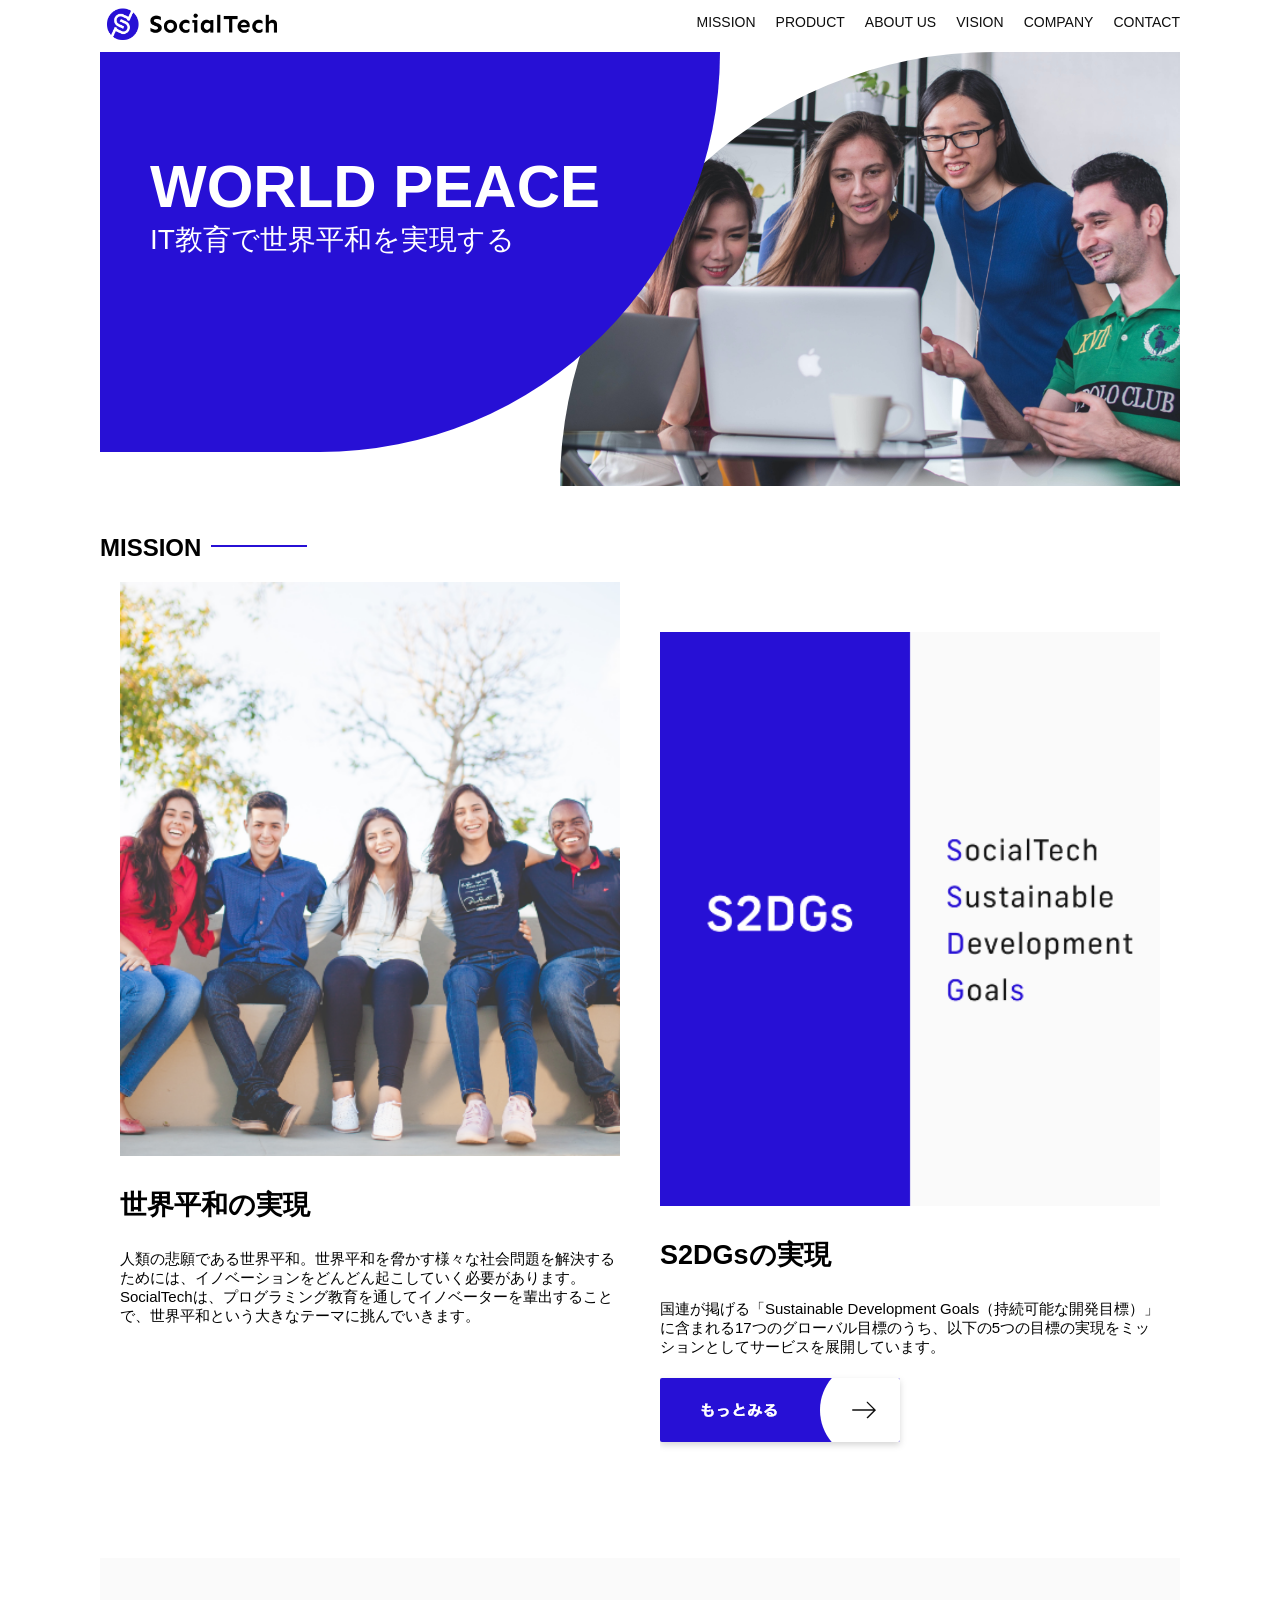
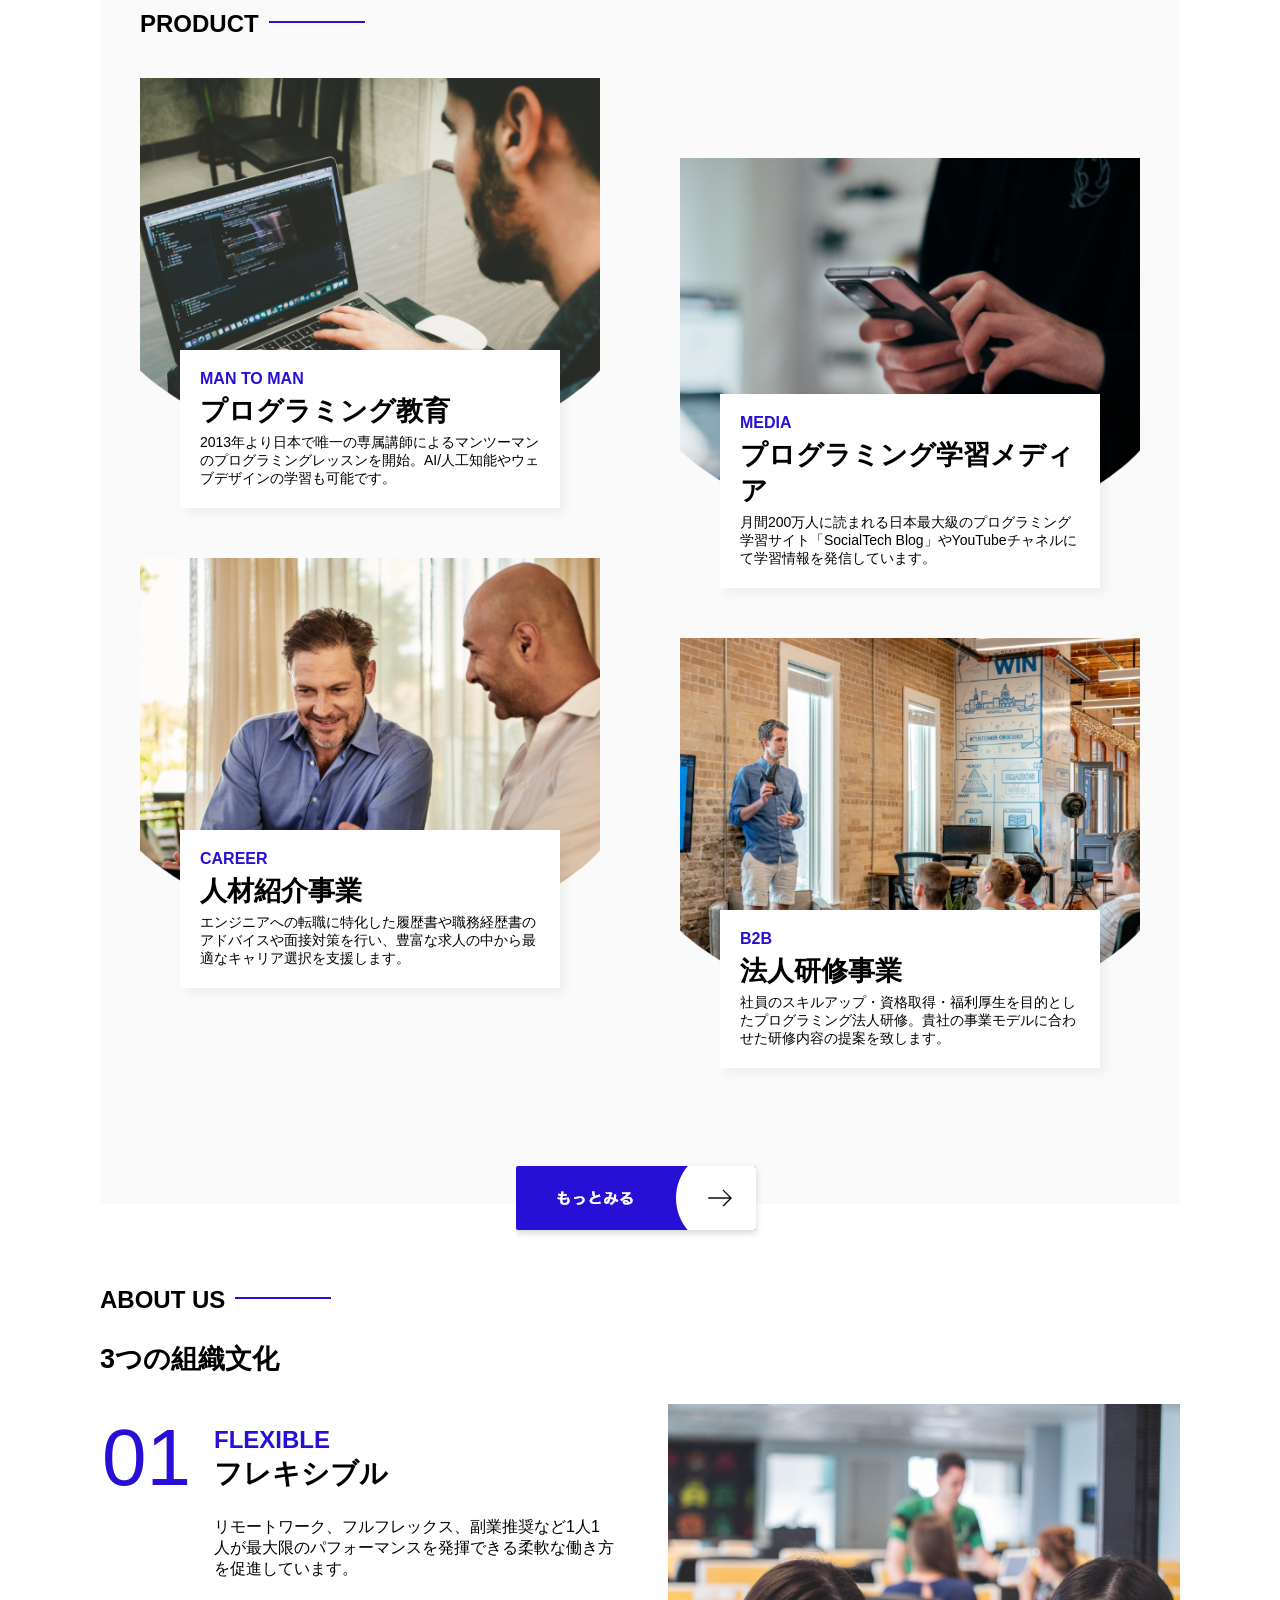
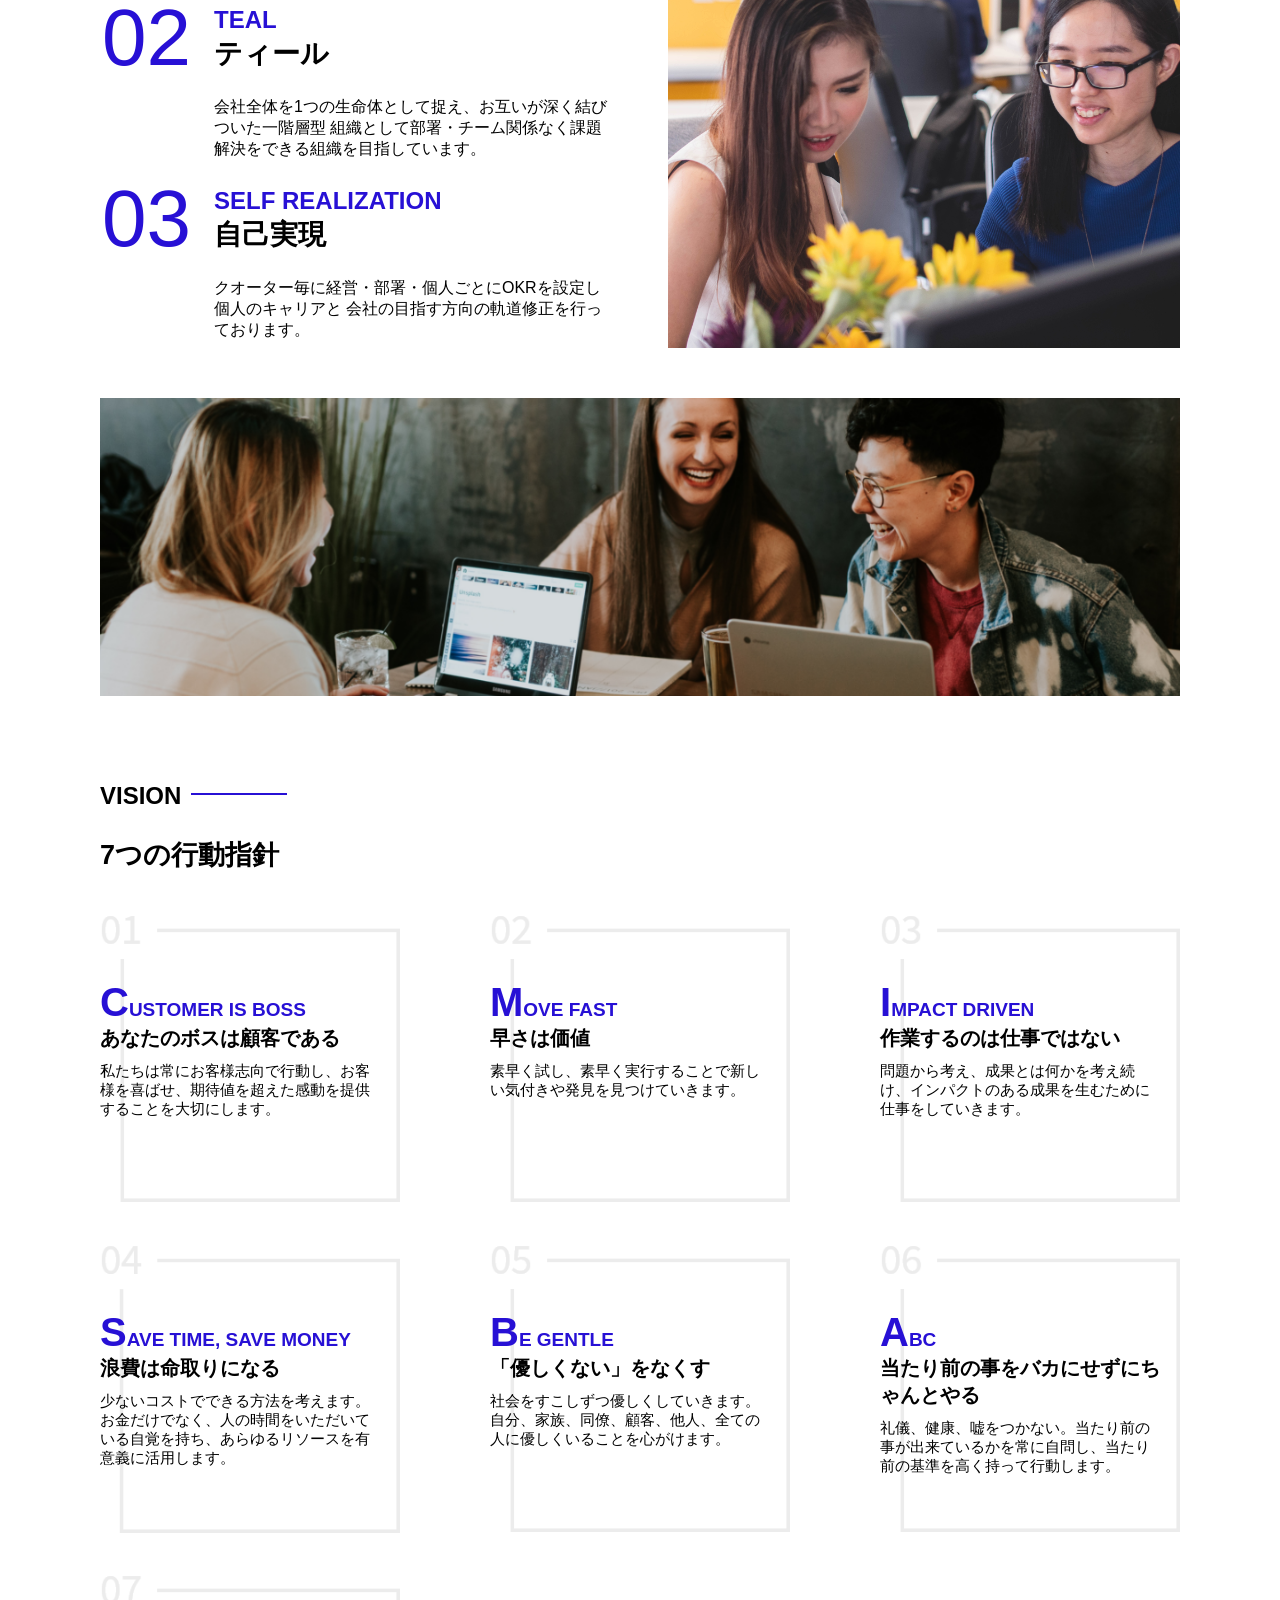
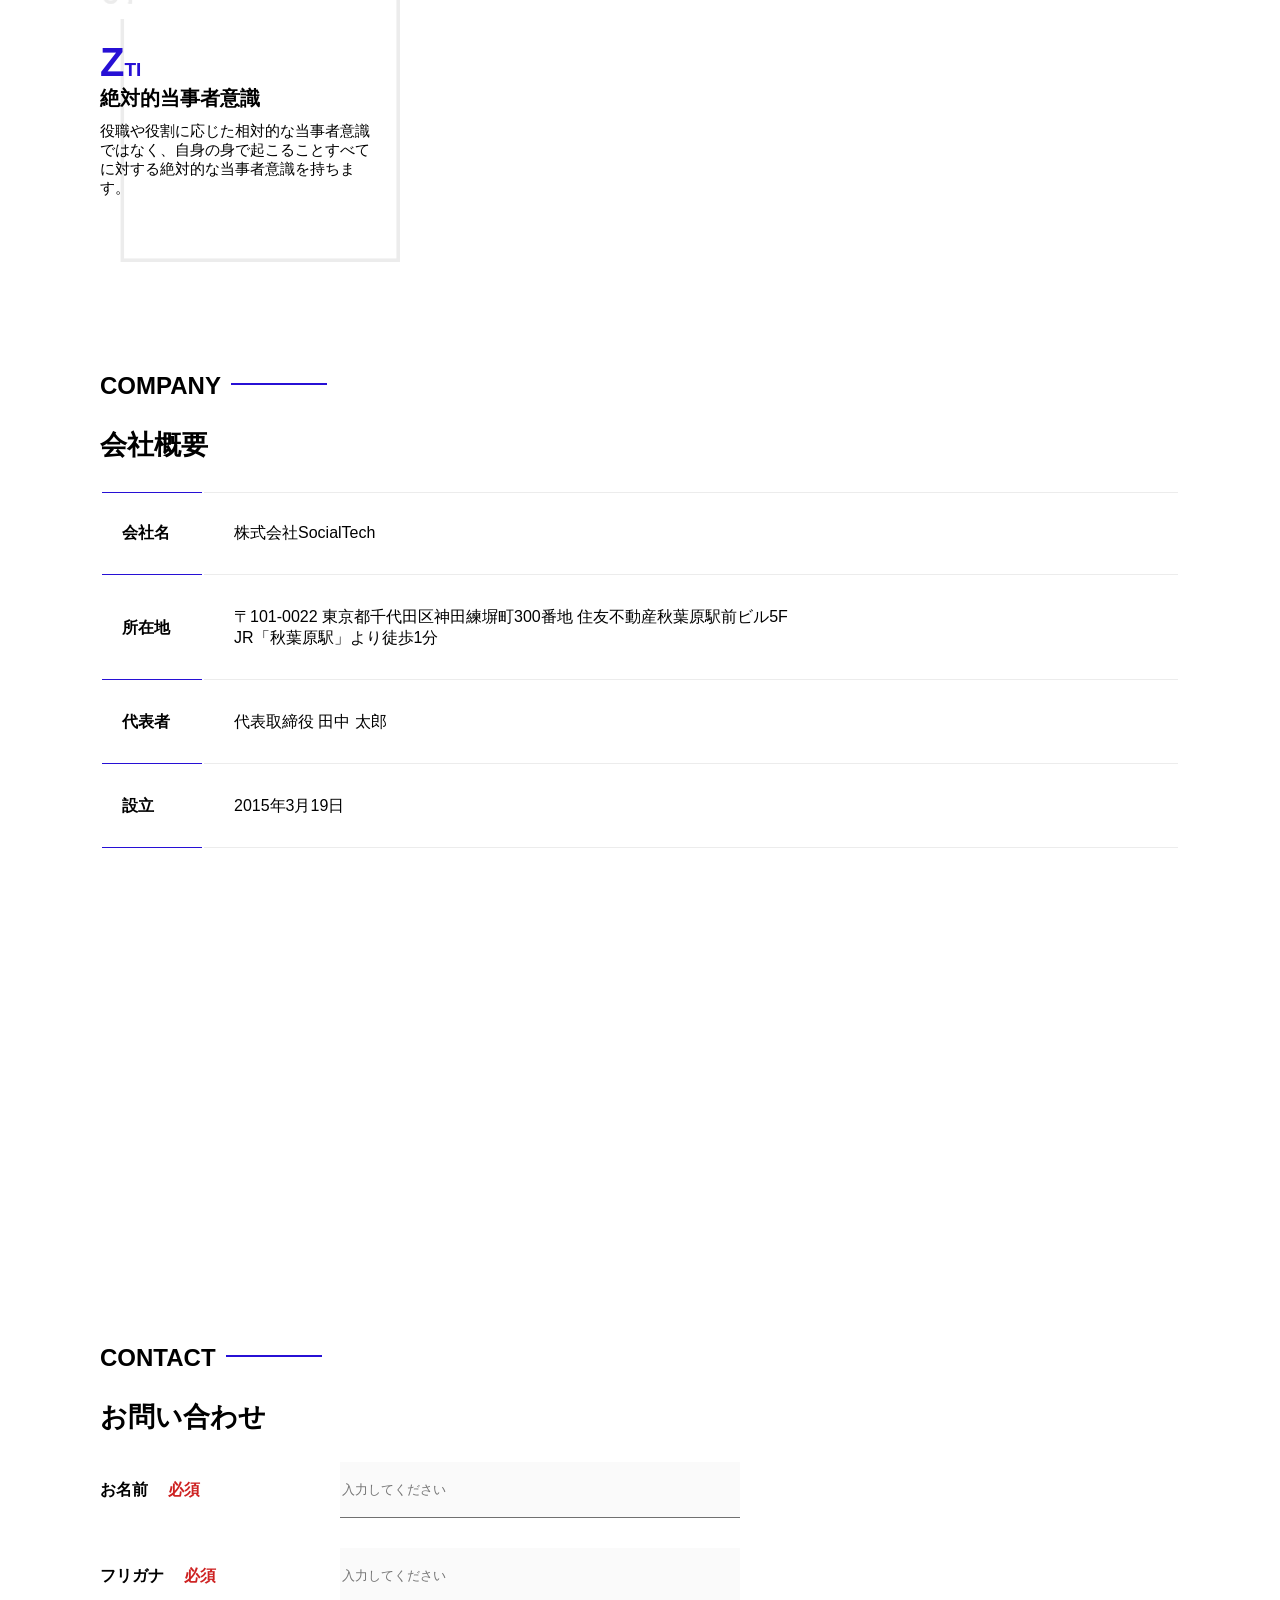
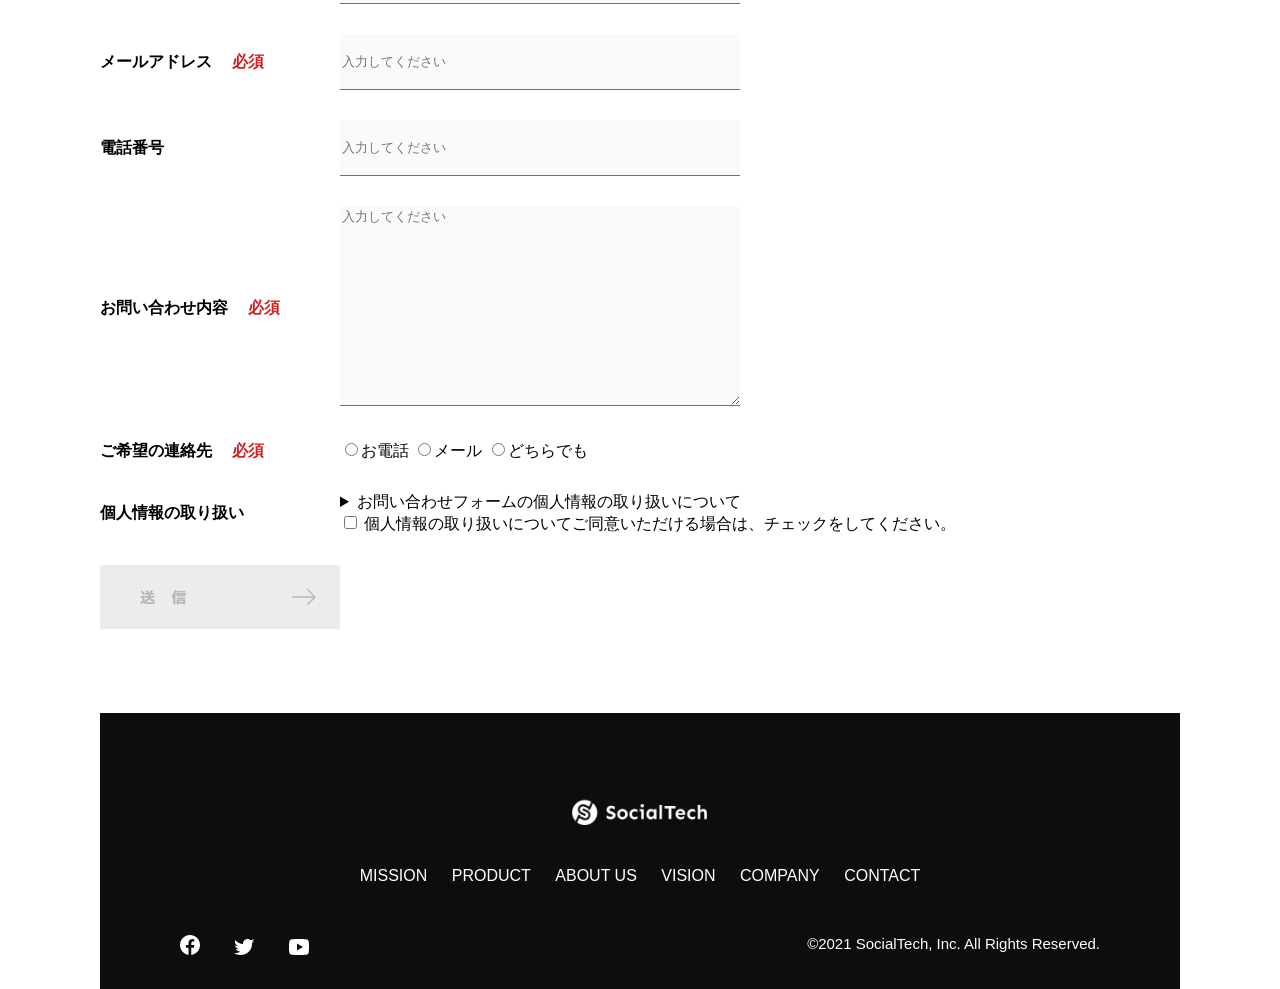
==== commit a50914d9: "kadai_tutorial_outputを追加" ====
--- a/kadai_tutorial_output/index.html
+++ b/kadai_tutorial_output/index.html
@@ -179,7 +179,7 @@
             </tr>
             <tr>
               <td class="culture-num">03</td>
-              <th><span class="culture-en"></span>SELF REALIZATION<br>自己実現</th>
+              <th><span class="culture-en">SELF REALIZATION</span><br>自己実現</th>
             </tr>
             <tr>
               <td>
@@ -333,9 +333,9 @@
               <label class="contact-label">ご希望の連絡先<span class="contact-span">必須</span></label>
             </div>
             <div>
-              <input class="radiobutton" type="radio" value="tell" name="contact" checked><label>お電話</label>
-              <input class="radiobutton" type="radio" value="mail" name="contact" checked><label>メール</label>
-              <input class="radiobutton" type="radio" value="both" name="contact" checked><label>どちらでも</label>
+              <input class="radiobutton" type="radio" value="tel" name="contact" hecked><label>お電話</label>
+              <input class="radiobutton" type="radio" value="mail" name="contact"><label>メール</label>
+              <input class="radiobutton" type="radio" value="both" name="contact"><label>どちらでも</label>
             </div>
           </div>
           <div>
@@ -346,7 +346,7 @@
               <details>
                 <summary>お問い合わせフォームの個人情報の取り扱いについて</summary>
                 <div>
-                  <d1>
+                  <dl>
                     <dt>１．組織の名称又は氏名</dt>
                     <dd>株式会社SocialTech</dd>
                     <dt>２．個人情報保護管理者（若しくはその代理人）の氏名又は職名、所属及び連絡先</dt>
@@ -358,10 +358,10 @@
                     <dt>３．個人情報の利用目的</dt>
                     <dd>
                       <ul>
-                        <li>本サービス及び本サービスに関連する情報の提供又はそれらに関する連絡のため</li>
-                        <li>ユーザーの本人確認のため</li>
-                        <li>当社サービスのご案内のため</li>
-                        <li>当社の商品等の広告または宣伝（電子メールによるものを含むものとします。）</li>
+                        <li>・本サービス及び本サービスに関連する情報の提供又はそれらに関する連絡のため</li>
+                        <li>・ユーザーの本人確認のため</li>
+                        <li>・当社サービスのご案内のため</li>
+                        <li>・当社の商品等の広告または宣伝（電子メールによるものを含むものとします。）</li>
                       </ul>
                     </dd>
                     <dt>４．個人情報の取り扱い業務の委託</dt>
@@ -379,7 +379,7 @@
                     </dd>
                     <dt>６．個人情報を提供されることの任意性について</dt>
                     <dd>お客様がご自身の個人情報を弊社に提供されるか否かは、お客様のご判断によりますが、もしご提供されない場合には、適切なサービスが提供できない場合がありますので予めご了承ください。</dd>
-                  </d1>
+                  </dl>
                 </div>
               </details>
               <input type="checkbox" name="agree">
@@ -411,7 +411,7 @@
         <a href="https://www.youtube.com/channel/UCCFOQO5aDK0xXam4cUQXT8g"><img src="images/button-youtube.png"
             alt="YouTubeのリンク"></a>
       </div>
-      <p id="copylight">&copy;2021 SocialTech, Inc. All Rights Reserved.</p>
+      <p id="copyright">&copy;2021 SocialTech, Inc. All Rights Reserved.</p>
     </div>
   </footer>
 </body>
--- a/kadai_tutorial_output/style.css
+++ b/kadai_tutorial_output/style.css
@@ -1,4 +1,12 @@
 /* PC、スマホ共通スタイル */
+
+* {
+  box-sizing: border-box;
+}
+
+p {
+  font-size: 15px;
+}
 
 body {
   max-width: 1080px;
@@ -43,13 +51,7 @@
   display: none;
 }
 
-* {
-  box-sizing: border-box;
-}
-
-p {
-  font-size: 15px;
-}
+/* メインビジュアル */
 
 #main-visual {
   position: relative;
@@ -58,7 +60,7 @@
 
 #main-message {
   position: absolute;
-  top: 0px;
+  top: 0;
   left: 0;
   background-color: #2710d5;
   color: #ffffff;
@@ -69,7 +71,7 @@
   z-index: 11;
 }
 
-#main-message > h1 {
+#main-message h1 {
   font-size: 60px;
   margin: 100px 0 0 50px;
 }
@@ -90,7 +92,7 @@
 
 /* 見出し */
 h2 {
-  margin: 40pt 0 0 0;
+  margin: 40px 0 0 0;
 }
 
 h2::after {
@@ -104,7 +106,7 @@
 
 /* ミッション */
 #mission {
-  margin: 80px auto;
+  margin: 80px auto 80px auto;
 }
 
 #mission-flex {
@@ -116,20 +118,20 @@
   margin: 20px;
 }
 
-#mission photo {
+#mission-photo {
   width: 100%;
 }
 
 #s2dgs {
   margin-top: 50px;
-  width: 100&;
+  width: 100%;
 }
 
 /* プロダクト */
 #product {
   background-color: #fafafa;
   margin: 80px 0 80px 0;
-  padding: 10px 40px 0 40px;
+  padding: 10px 40px 0px 40px;
 }
 
 /* 外枠 */
@@ -151,7 +153,7 @@
   margin-top: 80px;
 }
 
-/* 画像＋説明の枠 */
+/* 写真＋説明の枠 */
 #product-left > div {
   position: relative;
   height: 480px;
@@ -164,7 +166,7 @@
   margin-left: 20px;
 }
 
-/* 画像 */
+/* 写真 */
 .product-photo {
   width: 100%;
 }
@@ -185,7 +187,7 @@
   color: #2710d5;
   font-weight: bold;
   font-size: 16px;
-  margin: 0;
+  margin: 0px;
 }
 
 /* 説明文の見出し */
@@ -339,7 +341,7 @@
 
 .cell {
   padding: 30px;
-  border-block-color: #ececec;
+  border-bottom-color: #ececec;
   border-bottom-width: 1px;
   border-bottom-style: solid;
 }
@@ -393,11 +395,11 @@
   border-left: 0px;
   border-right: 0px;
   border-bottom-width: 1px;
-  border-block-color: #707070;
+  border-bottom-color: #707070;
   border-style: solid;
   background-color: #fafafa;
+  height: 56px;
   width: 400px;
-  height: 56px;
 }
 
 /* お問い合わせ内容のテキストエリア */
@@ -406,7 +408,7 @@
   border-left: 0px;
   border-right: 0px;
   border-bottom-width: 1px;
-  border-block-color: #707070;
+  border-bottom-color: #707070;
   background-color: #fafafa;
   width: 400px;
   height: 200px;
@@ -476,7 +478,7 @@
 /* mission.html用スタイル */
 /* ミッションのメインビジュアル */
 .mission-main-inner {
-  background-image: url(images/mission/mission-main.png);
+  background-image: url("images/mission/mission-main.png");
   background-repeat: no-repeat;
   background-position-y: center;
 }
@@ -519,7 +521,7 @@
   font-size: 40px;
 }
 
-.misssion-h2::after {
+.mission-h2::after {
   content: none;
 }
 
@@ -898,7 +900,7 @@
     } 
 
     .tableheader {
-      height: 50px;
+      width: 50px;
     }
 
     .cell {
@@ -951,7 +953,7 @@
     #footer-link > a {
       margin: 0 20px 30px 0;
       display: block;
-      background-image: url(images/arrow.png);
+      background-image: url("images/arrow.png");
       background-repeat: no-repeat;
       background-position: right top;
     }
